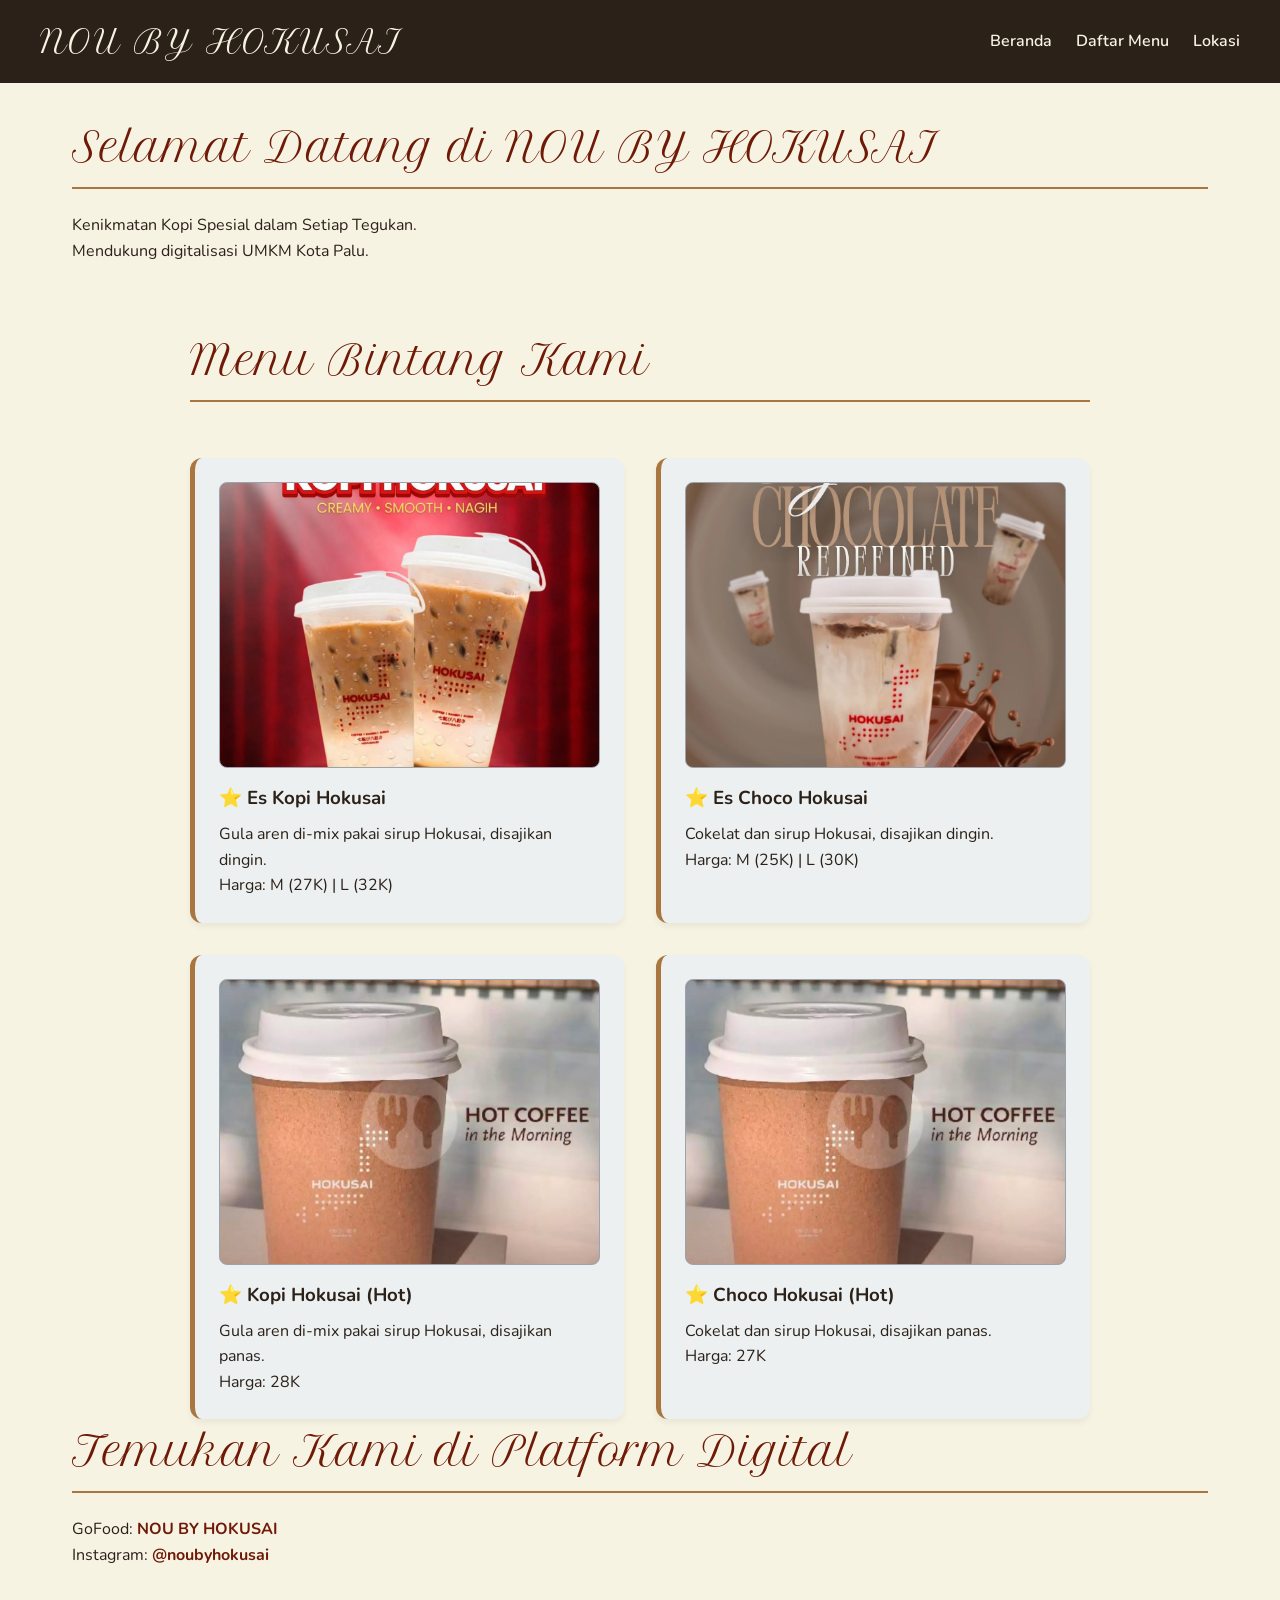
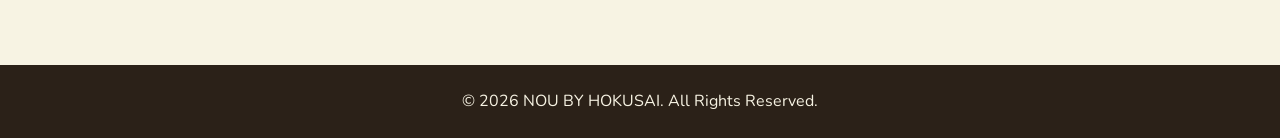
==== index.html @ 1101b758 "Batambah foto menu di beranda" ====
<!DOCTYPE html>
<html lang="id">
<head>
    <meta charset="UTF-8">
    <meta name="viewport" content="width=device-width, initial-scale=1.0">
    <title>Beranda - NOU BY HOKUSAI</title>
    <link rel="stylesheet" href="style.css">
</head>
<body>

    <header>
        <nav>
            <h1>NOU BY HOKUSAI</h1>
            <ul>
                <li><a href="index.html">Beranda</a></li>
                <li><a href="menu.html">Daftar Menu</a></li>
                <li><a href="lokasi.html">Lokasi</a></li>
            </ul>
        </nav>
    </header>

    <main>
        <section id="semalat">
            <h2>Selamat Datang di NOU BY HOKUSAI</h2>
            <p>Kenikmatan Kopi Spesial dalam Setiap Tegukan.</p>
            <p>Mendukung digitalisasi UMKM Kota Palu.</p>
        </section>

        <section id="signature">
            <h2>Menu Bintang Kami</h2>
            
            <article>
                <div class="menu-image-placeholder Es-Kopi-Hokusai"></div>
                <h3>⭐ Es Kopi Hokusai</h3>
                <p>Gula aren di-mix pakai sirup Hokusai, disajikan dingin.</p>
                <p>Harga: M (27K) | L (32K)</p>
            </article>

            <article>
                <div class="menu-image-placeholder Es-Choco-Hokusai"></div>
                <h3>⭐ Es Choco Hokusai</h3>
                <p>Cokelat dan sirup Hokusai, disajikan dingin.</p>
                <p>Harga: M (25K) | L (30K)</p>
            </article>

            <article>
                <div class="menu-image-placeholder Kopi-Hokusai-Hot"></div>
                <h3>⭐ Kopi Hokusai (Hot)</h3>
                <p>Gula aren di-mix pakai sirup Hokusai, disajikan panas.</p>
                <p>Harga: 28K</p>
            </article>

            <article>
                <div class="menu-image-placeholder Choco-Hokusai-Hot"></div>
                <h3>⭐ Choco Hokusai (Hot)</h3>
                <p>Cokelat dan sirup Hokusai, disajikan panas.</p>
                <p>Harga: 27K</p>
            </article>

        </section>

        <section id="digital-links">
            <h2>Temukan Kami di Platform Digital</h2>
            <p>GoFood: <a href="https://gofood.link/a/Suc6Edd" target="_blank">NOU BY HOKUSAI</a></p>
            <p>Instagram: <a href="https://www.instagram.com/noubyhokusai/" target="_blank" rel="noopener noreferrer">@noubyhokusai</a></p>
        </section>
    </main>

    <footer>
        <p>© 2026 NOU BY HOKUSAI. All Rights Reserved.</p>
    </footer>

</body>
</html>
---- style.css ----
@import url('https://fonts.googleapis.com/css2?family=Nunito:wght@400;600;700&family=Petit+Formal+Script&display=swap');

/* color palette */
:root {
    --bg-cream: #F7F3E3;
    --bg-card: #ECF0F1;
    --accent-brown: #A8763E;
    --accent-red: #6F1A07;
    --text-dark: #2B2118;
}

* {
    margin: 0;
    padding: 0;
    box-sizing: border-box;
    font-family: 'Nunito', system-ui, sans-serif;
}

body {
    background-color: var(--bg-cream);
    color: var(--text-dark);
    line-height: 1.6;
    display: flex;
    flex-direction: column;
    min-height: 100vh;
    -webkit-font-smoothing: antialiased;
}

main {
    flex: 1;
    max-width: 1200px;
    margin: 0 auto;
    padding: 2rem;
    width: 100%;
}

header {
    background-color: var(--text-dark);
    color: var(--bg-cream);
    padding: 1rem 2rem;
    position: sticky;
    top: 0;
    z-index: 100;
}

nav {
    display: flex;
    justify-content: space-between;
    align-items: center;
    max-width: 1200px;
    margin: 0 auto;
    flex-wrap: wrap; 
}

nav h1 {
    font-size: 1.5rem;
    letter-spacing: 2px;
}

nav ul {
    list-style: none;
    display: flex;
    gap: 1.5rem;
}

nav a {
    color: var(--bg-cream);
    text-decoration: none;
    font-weight: 600;
    transition: color 0.3s ease;
}

nav a:hover {
    color: var(--accent-brown);
}

section {
    margin-bottom: 4rem;
}

h2 {
    color: var(--accent-red);
    border-bottom: 2px solid var(--accent-brown);
    padding-bottom: 0.5rem;
    margin-bottom: 1.5rem;
    font-size: 2rem;
}

h3 {
    color: var(--text-dark);
    margin-bottom: 0.5rem;
}

#signature, #full-menu {
    display: grid;
    grid-template-columns: repeat(2, 1fr);
    gap: 2rem;
    max-width: 900px;
    margin: 0 auto;
}

#signature h2, #full-menu h2 {
    grid-column: 1 / -1;
}

article {
    background-color: var(--bg-card);
    padding: 1.5rem;
    border-radius: 12px;
    border-left: 5px solid var(--accent-brown);
    box-shadow: 0 4px 6px rgba(0,0,0,0.05);
    transition: transform 0.3s ease;
}

article:hover {
    transform: translateY(-5px);
    box-shadow: 0 8px 15px rgba(0,0,0,0.1);
}

.menu-image-placeholder {
    width: 100%;
    aspect-ratio: 4 / 3; 
    background-color: #d1d5db;
    border-radius: 8px;
    border: 1px solid #9ca3af;
    margin-bottom: 1rem;
}

article ul {
    list-style-type: none;
}

article li {
    margin-bottom: 0.5rem;
    border-bottom: 1px dotted rgba(43, 33, 24, 0.3);
    padding-bottom: 0.3rem;
}

a {
    color: var(--accent-red);
    text-decoration: none;
    font-weight: bold;
}

a:hover {
    text-decoration: underline;
}

footer {
    background-color: var(--text-dark);
    color: var(--bg-cream);
    text-align: center;
    padding: 1.5rem;
    margin-top: auto;
}

@media (max-width: 600px) {
    nav {
        flex-direction: column;
        gap: 1rem;
        text-align: center;
    }
    
    h2 {
        font-size: 1.5rem;
    }
    
    main {
        padding: 1rem;
    }
    
    #signature {
        grid-template-columns: 1fr;
    }
}

h1, h2 {
    font-family: 'Petit Formal Script', cursive;
    font-weight: 400; 
}

nav h1 {
    font-size: 2rem;
    letter-spacing: 1px;
}

h2 {
    color: var(--accent-red);
    border-bottom: 2px solid var(--accent-brown);
    padding-bottom: 0.5rem;
    margin-bottom: 1.5rem;
    font-size: 2.5rem; 
}

.Es-Kopi-Hokusai {
    background-image: url('1Es-Kopi-Hokusai.jpeg'); 
    background-size: cover;       
    background-position: center;
}

.Es-Choco-Hokusai {
    background-image: url('2Es-Choco-Hokusai.jpeg'); 
    background-size: cover;       
    background-position: center;
}

.Kopi-Hokusai-Hot {
    background-image: url('3Hot-Coffee-Hokusai.jpeg'); 
    background-size: cover;       
    background-position: center;
}

.Choco-Hokusai-Hot {
    background-image: url('3Hot-Coffee-Hokusai.jpeg'); 
    background-size: cover;       
    background-position: center;
}
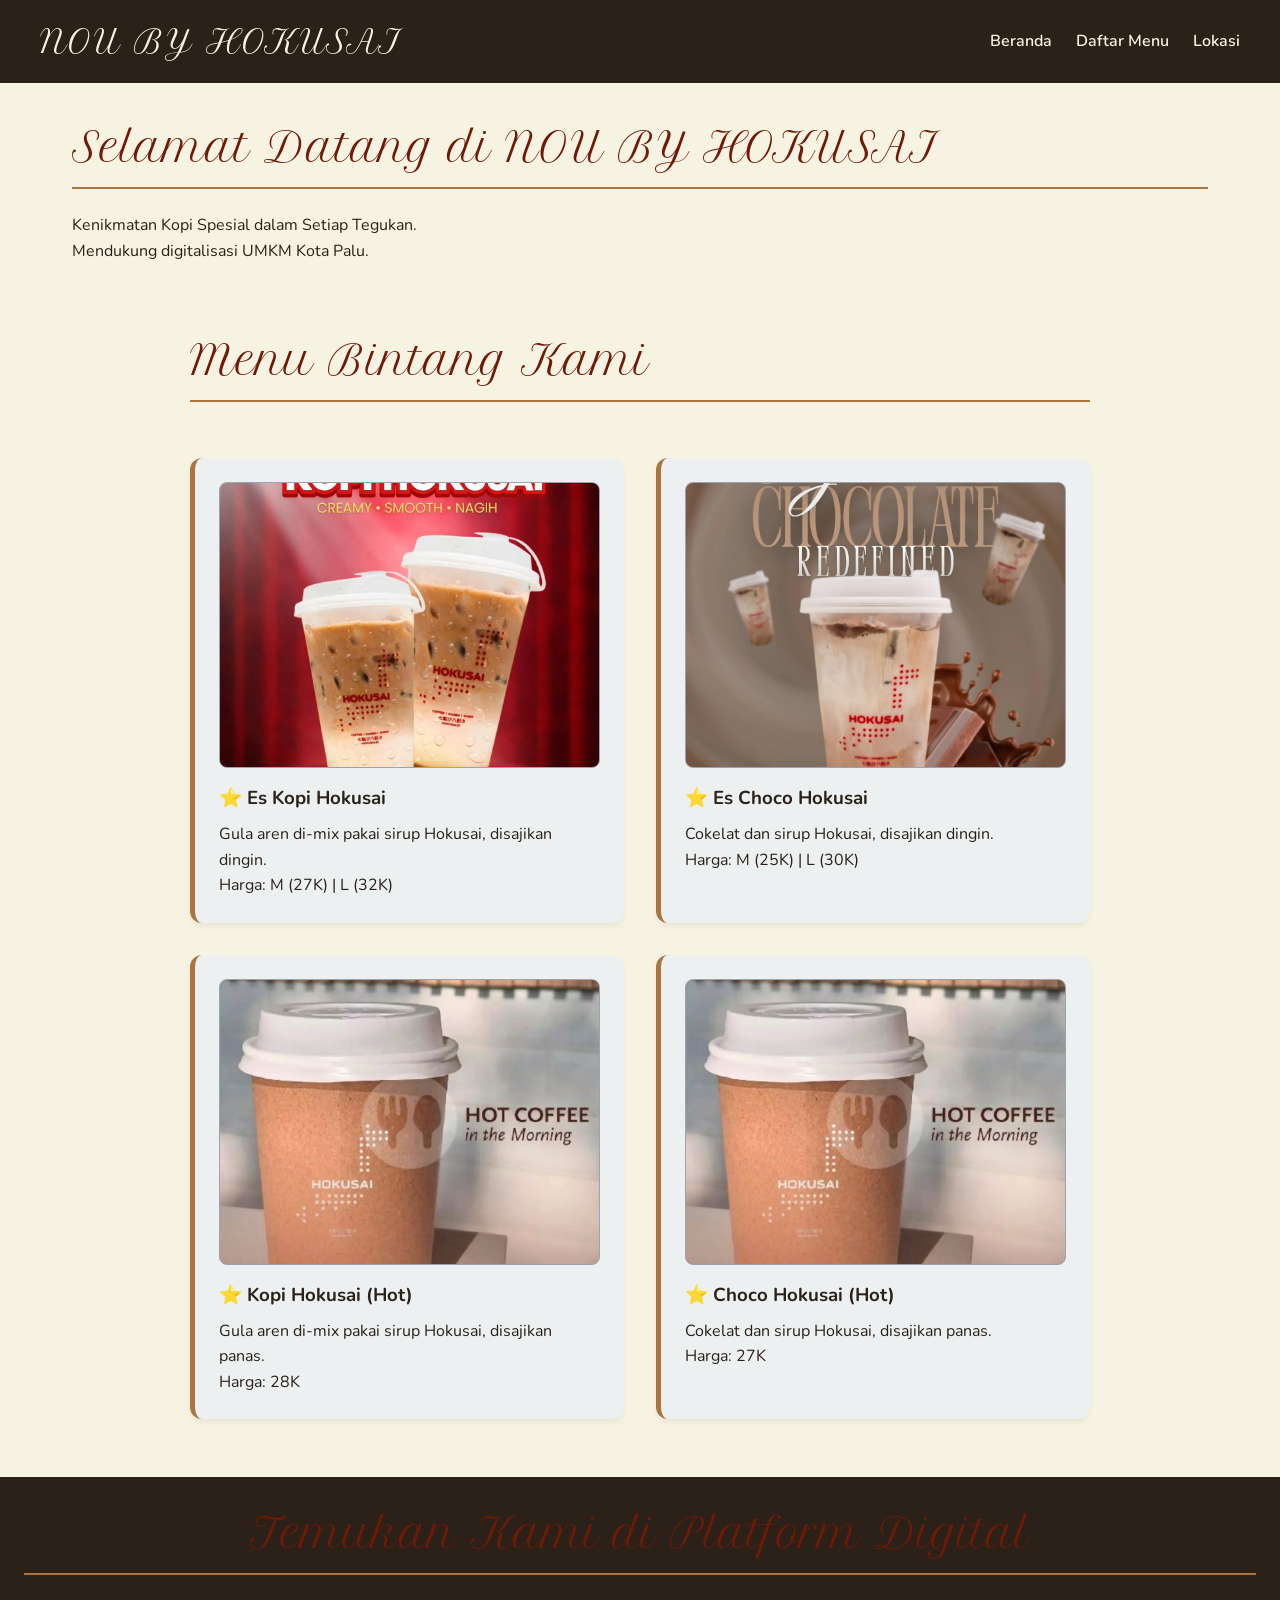
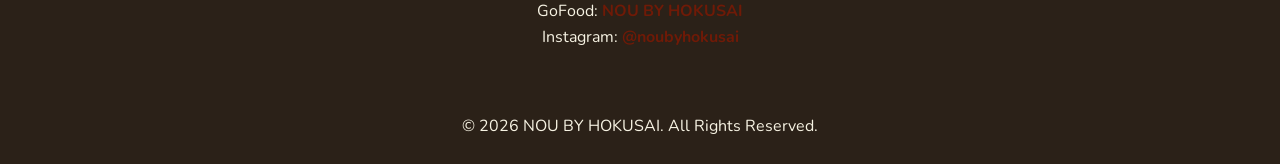
==== commit 1b3aa8b1: "com bakasih rapi footer" ====
--- a/index.html
+++ b/index.html
@@ -58,15 +58,16 @@
             </article>
 
         </section>
+        <br>
+    </main>
 
-        <section id="digital-links">
+    <footer>
+         <section ="digital-links">
+            
             <h2>Temukan Kami di Platform Digital</h2>
             <p>GoFood: <a href="https://gofood.link/a/Suc6Edd" target="_blank">NOU BY HOKUSAI</a></p>
             <p>Instagram: <a href="https://www.instagram.com/noubyhokusai/" target="_blank" rel="noopener noreferrer">@noubyhokusai</a></p>
         </section>
-    </main>
-
-    <footer>
         <p>© 2026 NOU BY HOKUSAI. All Rights Reserved.</p>
     </footer>
 
--- a/style.css
+++ b/style.css
@@ -199,7 +199,7 @@
 }
 
 .Es-Choco-Hokusai {
-    background-image: url('2Es-Choco-Hokusai.jpeg'); 
+    background-image: url('2Ice-Choco-Hokusai.jpeg'); 
     background-size: cover;       
     background-position: center;
 }
@@ -215,4 +215,7 @@
     background-size: cover;       
     background-position: center;
 }
-
+.digital-links{
+    text-align : center;
+}
+
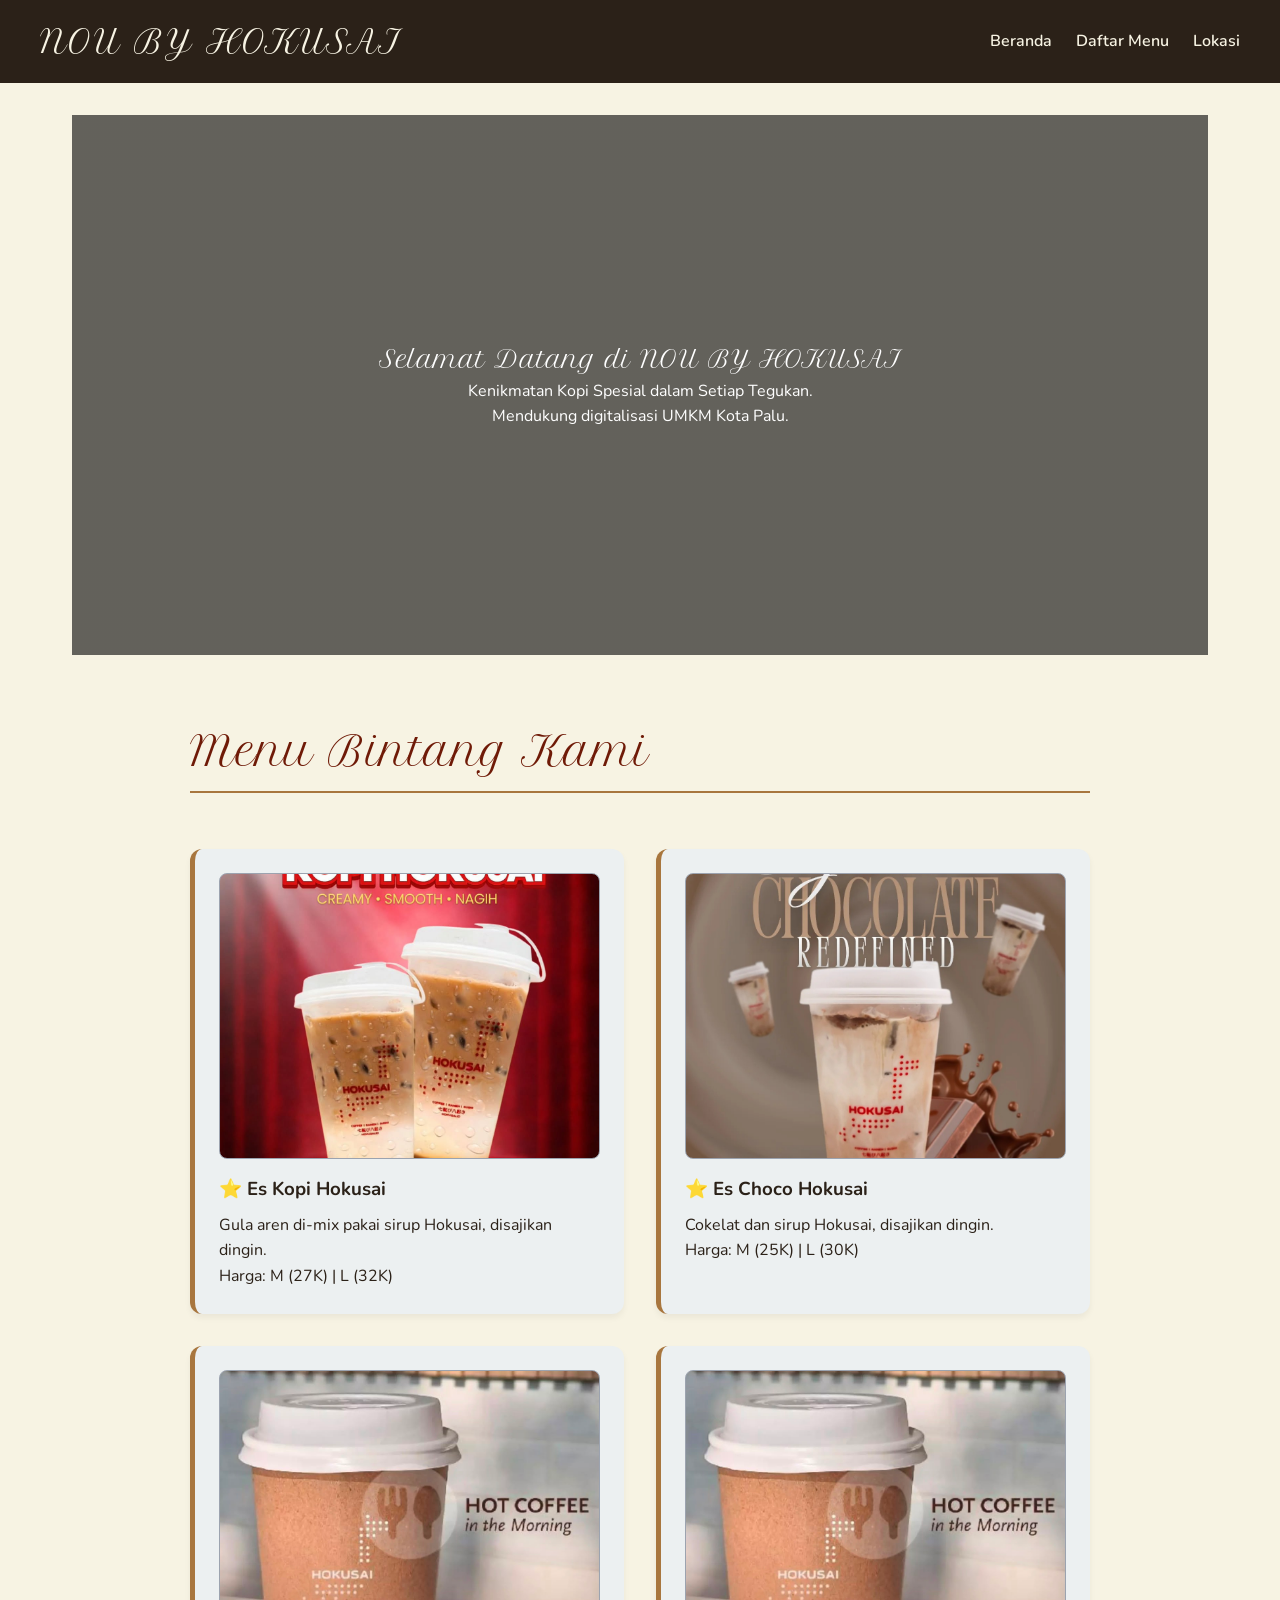
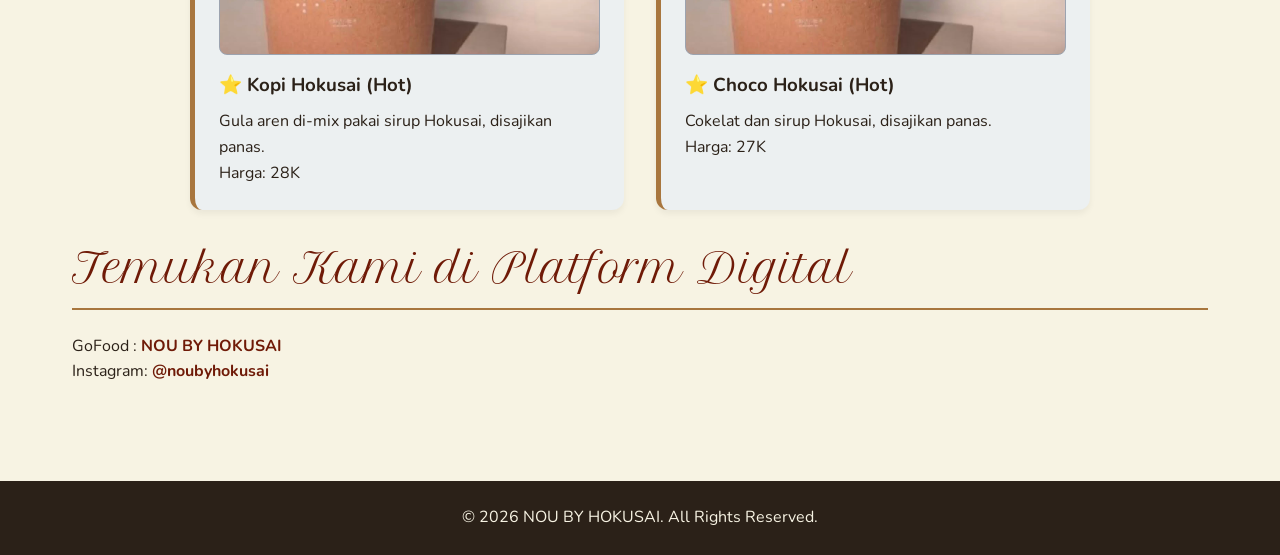
==== commit 639a1dda: "batambah backgrond diberanda" ====
--- a/index.html
+++ b/index.html
@@ -21,9 +21,11 @@
 
     <main>
         <section id="semalat">
-            <h2>Selamat Datang di NOU BY HOKUSAI</h2>
+            <div class ="backgrond" >
+            <h1>Selamat Datang di NOU BY HOKUSAI</h1>
             <p>Kenikmatan Kopi Spesial dalam Setiap Tegukan.</p>
             <p>Mendukung digitalisasi UMKM Kota Palu.</p>
+            </div>
         </section>
 
         <section id="signature">
@@ -58,16 +60,15 @@
             </article>
 
         </section>
-        <br>
+         <section ="digital-links">
+            <br>
+            <h2>Temukan Kami di Platform Digital</h2>
+            <p>GoFood : <a href="https://gofood.link/a/Suc6Edd" target="_blank">NOU BY HOKUSAI</a></p>
+            <p>Instagram: <a href="https://www.instagram.com/noubyhokusai/" target="_blank" rel="noopener noreferrer">@noubyhokusai</a></p>
+        </section>
     </main>
 
     <footer>
-         <section ="digital-links">
-            
-            <h2>Temukan Kami di Platform Digital</h2>
-            <p>GoFood: <a href="https://gofood.link/a/Suc6Edd" target="_blank">NOU BY HOKUSAI</a></p>
-            <p>Instagram: <a href="https://www.instagram.com/noubyhokusai/" target="_blank" rel="noopener noreferrer">@noubyhokusai</a></p>
-        </section>
         <p>© 2026 NOU BY HOKUSAI. All Rights Reserved.</p>
     </footer>
 
--- a/style.css
+++ b/style.css
@@ -215,7 +215,19 @@
     background-size: cover;       
     background-position: center;
 }
-.digital-links{
-    text-align : center;
-}
-
+
+.backgrond{
+    display: flex;
+    flex-direction: column; 
+    justify-content: center; 
+    align-items: center; 
+    text-align: center; 
+
+    min-height: 60vh;
+    background-image: linear-gradient(rgba(0,0,0,0.6), rgba(0,0,0,0.6)), url('4tokoKopi.jpg');
+    background-size: cover;
+    background-position: center;
+    color: white;
+}
+
+
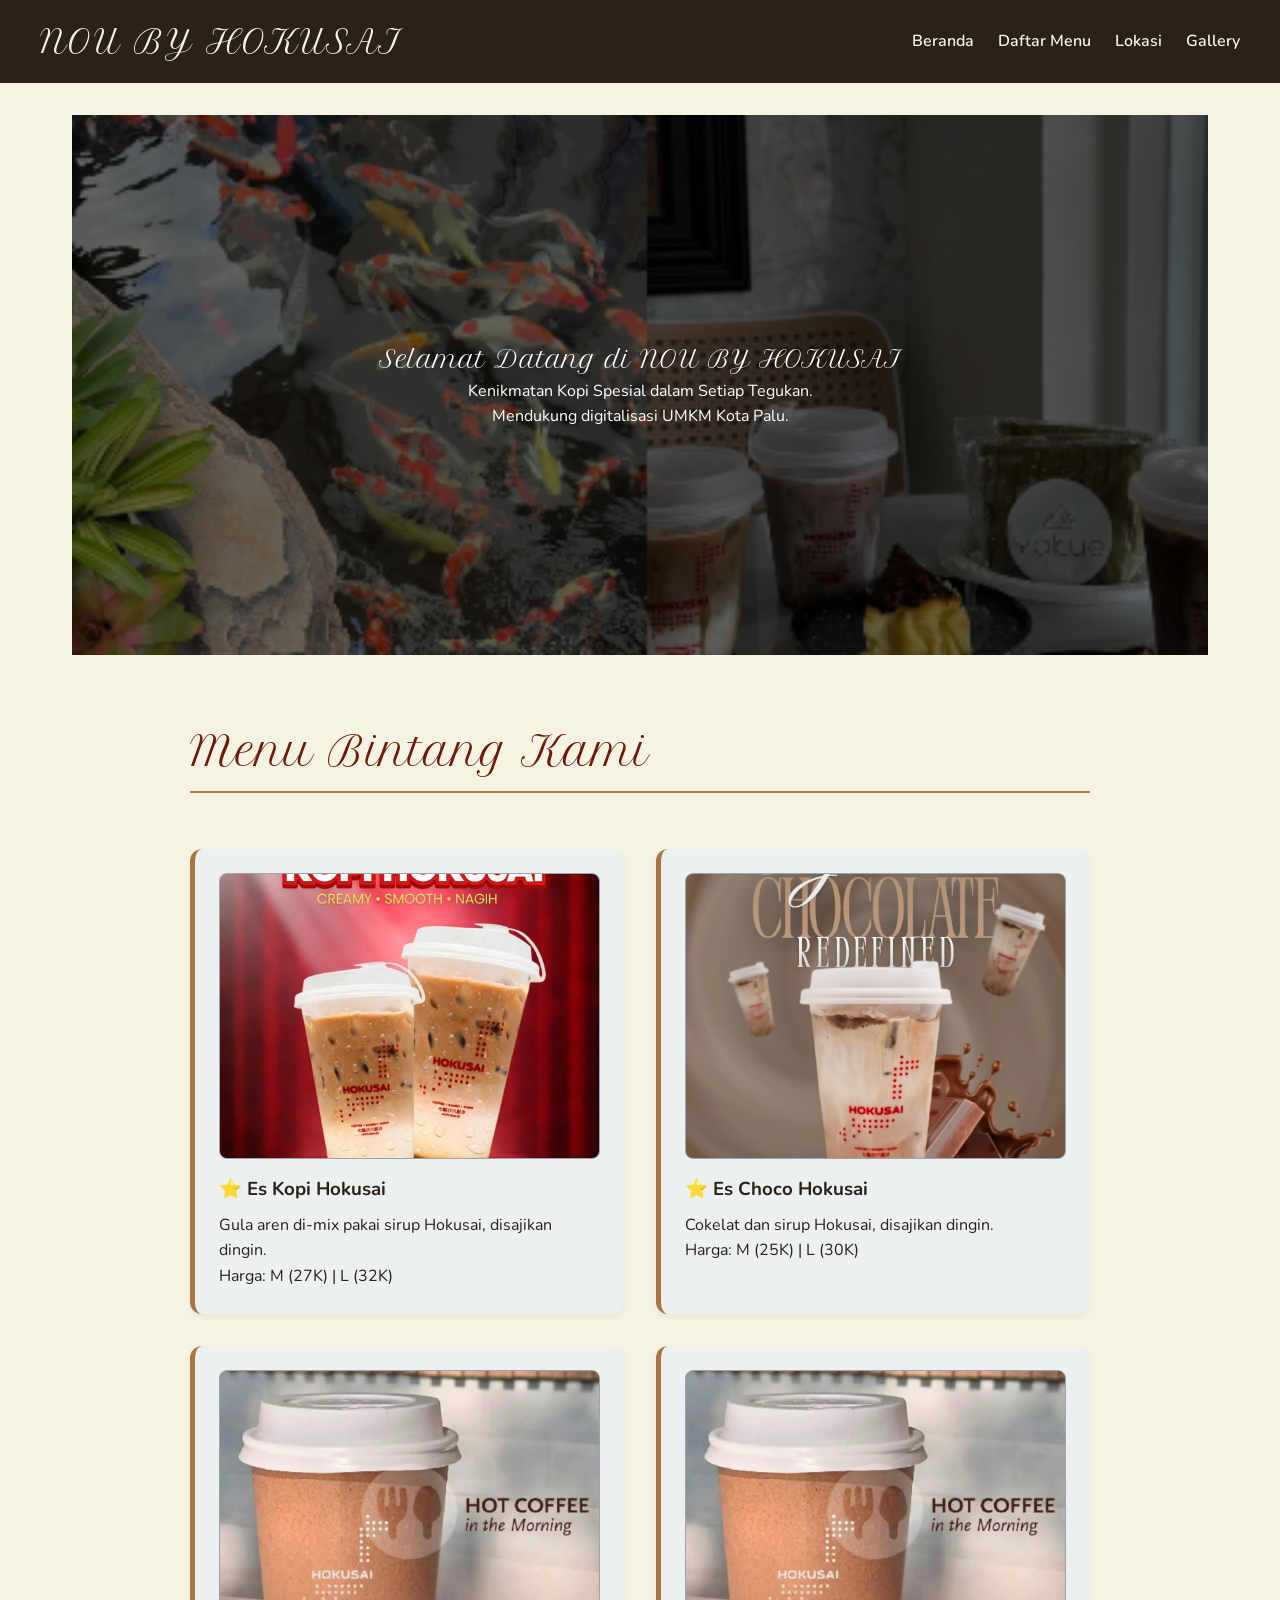
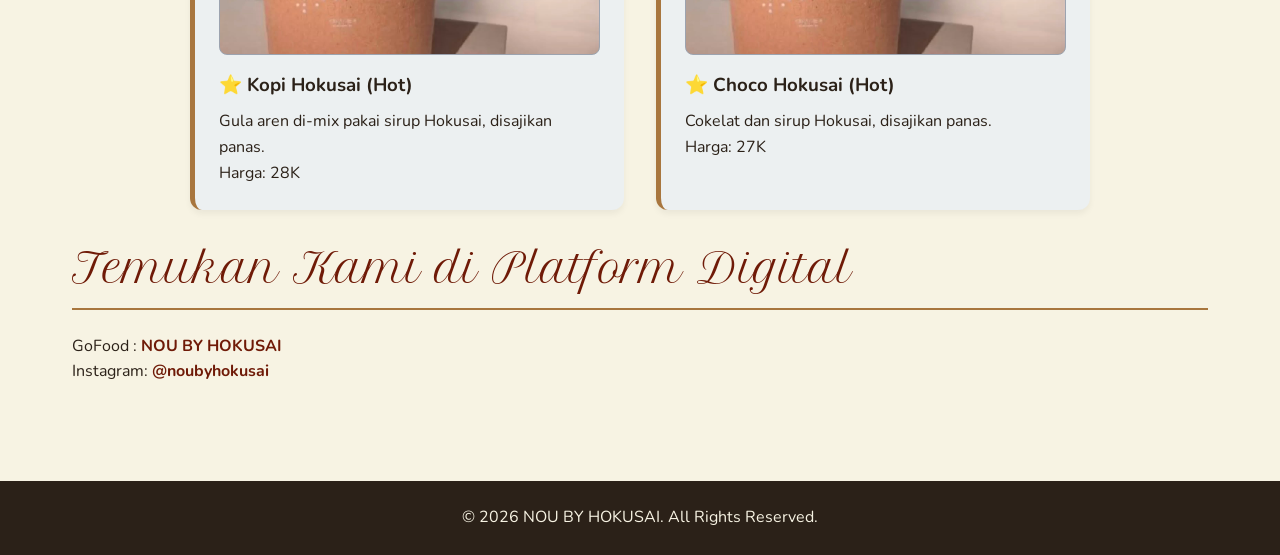
==== commit 31c57261: "tambahan menu gallery dan perbaikan gambar (belum jadi sepenuhnya)" ====
--- a/index.html
+++ b/index.html
@@ -15,6 +15,7 @@
                 <li><a href="index.html">Beranda</a></li>
                 <li><a href="menu.html">Daftar Menu</a></li>
                 <li><a href="lokasi.html">Lokasi</a></li>
+                <li><a href="gallery.html">Gallery</a></li>
             </ul>
         </nav>
     </header>
@@ -60,7 +61,7 @@
             </article>
 
         </section>
-         <section ="digital-links">
+        <section ="digital-links">
             <br>
             <h2>Temukan Kami di Platform Digital</h2>
             <p>GoFood : <a href="https://gofood.link/a/Suc6Edd" target="_blank">NOU BY HOKUSAI</a></p>
--- a/style.css
+++ b/style.css
@@ -193,41 +193,38 @@
 }
 
 .Es-Kopi-Hokusai {
-    background-image: url('1Es-Kopi-Hokusai.jpeg'); 
+    background-image: url('img/1Es-Kopi-Hokusai.jpeg'); 
     background-size: cover;       
     background-position: center;
 }
 
 .Es-Choco-Hokusai {
-    background-image: url('2Ice-Choco-Hokusai.jpeg'); 
+    background-image: url('img/2Ice-Choco-Hokusai.jpeg'); 
     background-size: cover;       
     background-position: center;
 }
 
 .Kopi-Hokusai-Hot {
-    background-image: url('3Hot-Coffee-Hokusai.jpeg'); 
+    background-image: url('img/3Hot-Coffee-Hokusai.jpeg'); 
     background-size: cover;       
     background-position: center;
 }
 
 .Choco-Hokusai-Hot {
-    background-image: url('3Hot-Coffee-Hokusai.jpeg'); 
-    background-size: cover;       
-    background-position: center;
-}
-
-.backgrond{
+    background-image: url('img/3Hot-Coffee-Hokusai.jpeg'); 
+    background-size: cover;       
+    background-position: center;
+}
+
+.backgrond {
     display: flex;
     flex-direction: column; 
     justify-content: center; 
     align-items: center; 
     text-align: center; 
-
     min-height: 60vh;
-    background-image: linear-gradient(rgba(0,0,0,0.6), rgba(0,0,0,0.6)), url('4tokoKopi.jpg');
+    background-image: linear-gradient(rgba(0,0,0,0.6), rgba(0,0,0,0.6)), url('img/4tokoKopi.png');
     background-size: cover;
     background-position: center;
     color: white;
 }
-
-
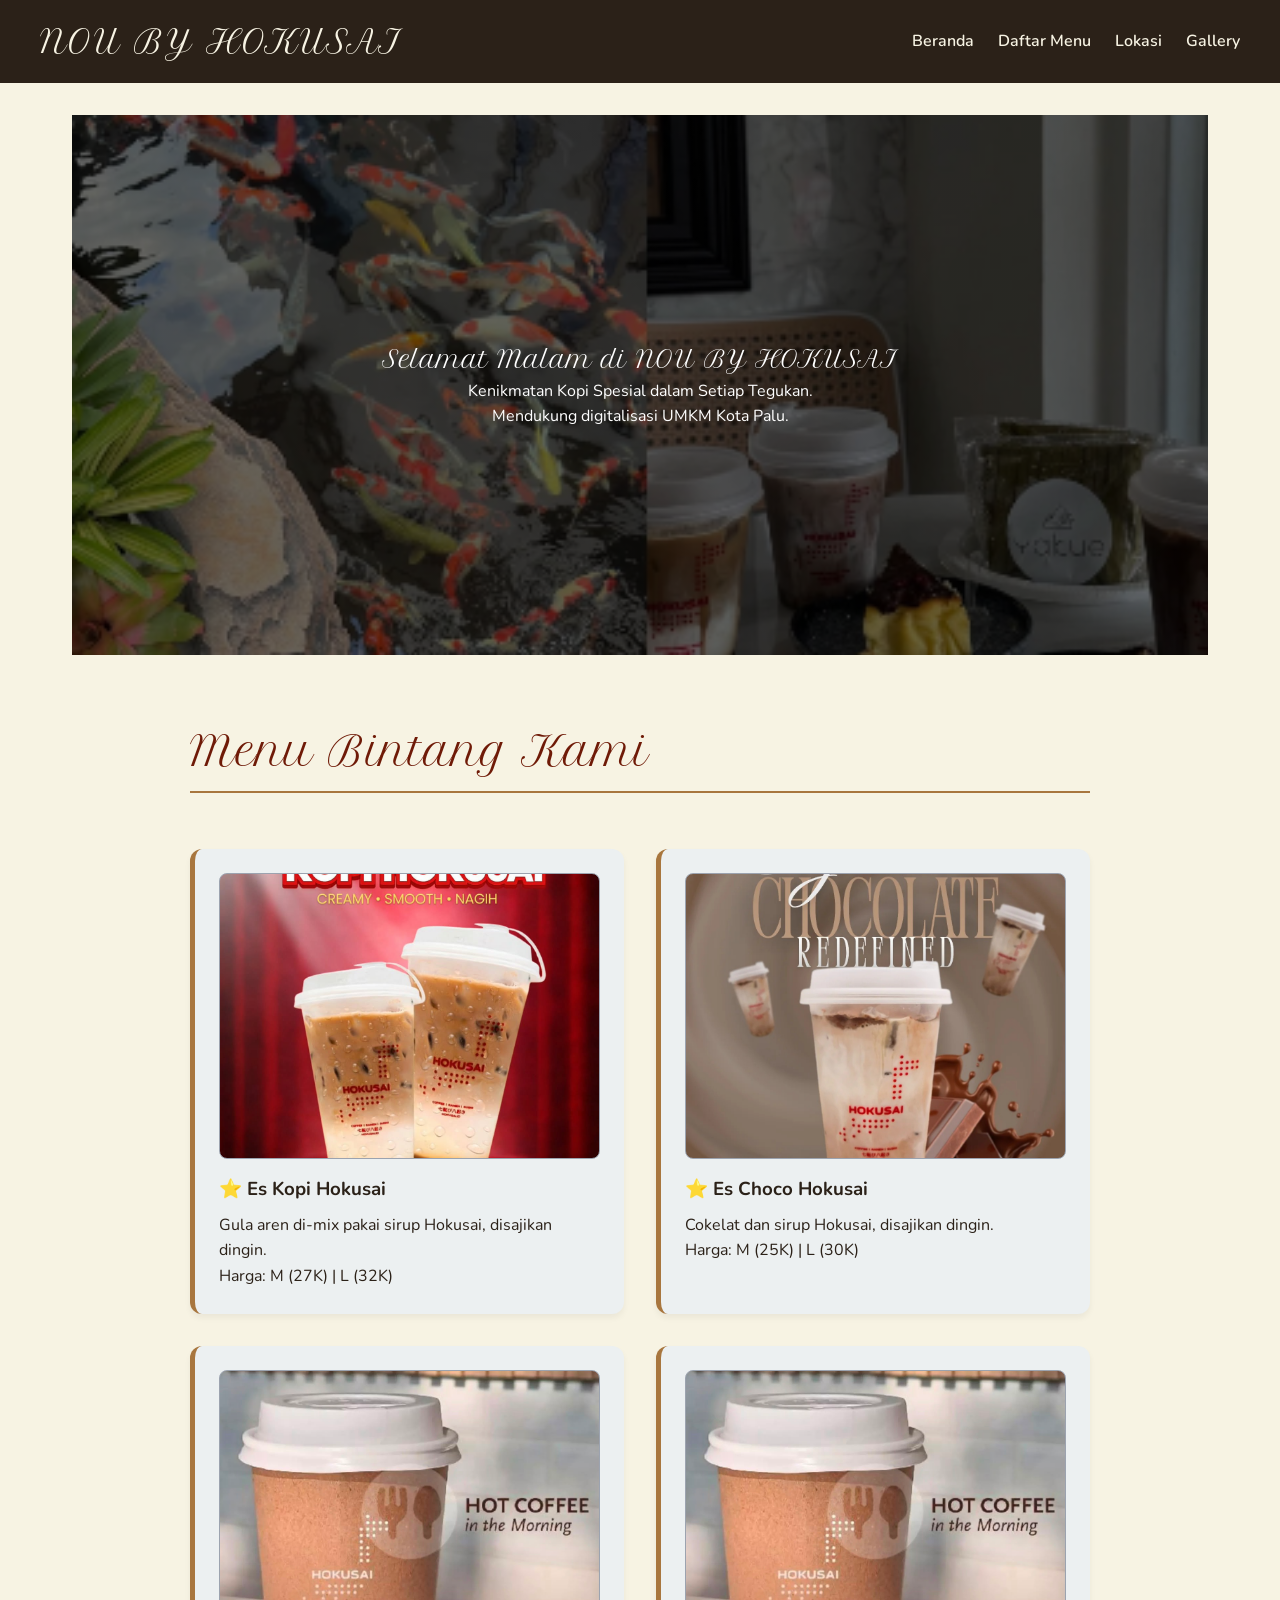
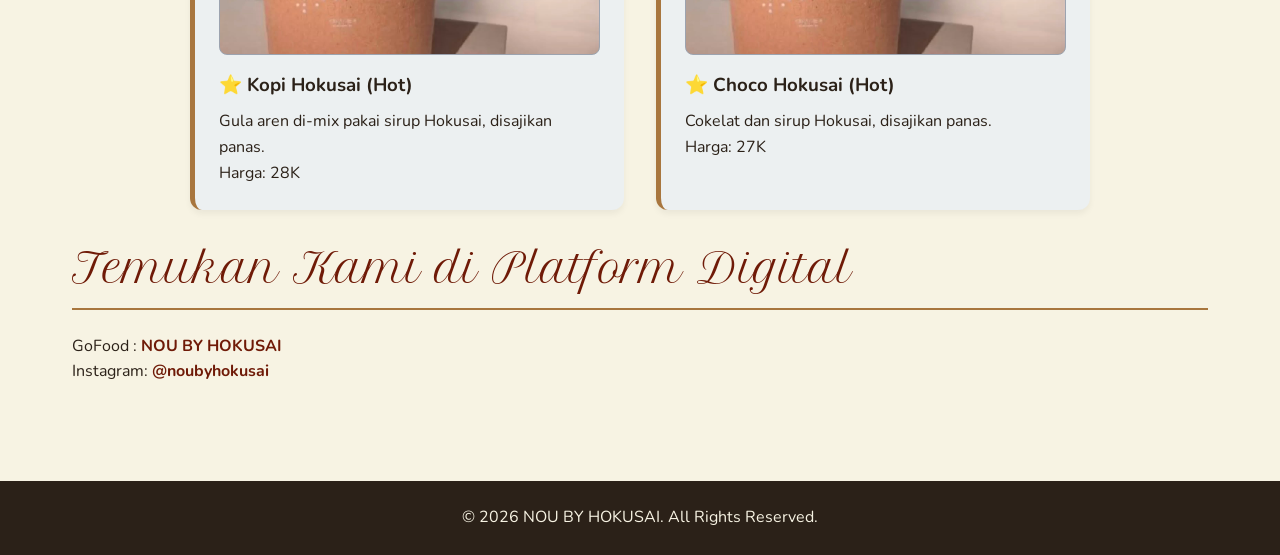
==== commit 38232f2c: "tambahan js namun belum sempurna (masih mau dikembangkan)" ====
--- a/index.html
+++ b/index.html
@@ -22,10 +22,10 @@
 
     <main>
         <section id="semalat">
-            <div class ="backgrond" >
-            <h1>Selamat Datang di NOU BY HOKUSAI</h1>
-            <p>Kenikmatan Kopi Spesial dalam Setiap Tegukan.</p>
-            <p>Mendukung digitalisasi UMKM Kota Palu.</p>
+            <div class="background">
+                <h1 id="teks-sapaan">Selamat Datang di NOU BY HOKUSAI</h1>
+                <p>Kenikmatan Kopi Spesial dalam Setiap Tegukan.</p>
+                <p>Mendukung digitalisasi UMKM Kota Palu.</p>
             </div>
         </section>
 
@@ -61,7 +61,8 @@
             </article>
 
         </section>
-        <section ="digital-links">
+        
+        <section id="digital-links">
             <br>
             <h2>Temukan Kami di Platform Digital</h2>
             <p>GoFood : <a href="https://gofood.link/a/Suc6Edd" target="_blank">NOU BY HOKUSAI</a></p>
@@ -73,5 +74,6 @@
         <p>© 2026 NOU BY HOKUSAI. All Rights Reserved.</p>
     </footer>
 
+    <script src="script.js"></script>
 </body>
 </html>
--- a/style.css
+++ b/style.css
@@ -216,7 +216,7 @@
     background-position: center;
 }
 
-.backgrond {
+.background {
     display: flex;
     flex-direction: column; 
     justify-content: center; 
@@ -228,3 +228,33 @@
     background-position: center;
     color: white;
 }
+
+
+#gallery h2 {
+    text-align: center; 
+}
+
+.gallery-grid {
+    display: grid;
+    grid-template-columns: repeat(auto-fit, minmax(250px, 1fr));
+    gap: 1.5rem;
+}
+
+.gallery-item {
+    overflow: hidden;
+    border-radius: 12px;
+    box-shadow: 0 4px 6px rgba(0,0,0,0.1);
+    aspect-ratio: 3 / 4;
+    border: 3px solid var(--accent-red); 
+}
+
+.gallery-item img {
+    width: 100%;
+    height: 100%;
+    object-fit: cover; 
+    transition: transform 0.4s ease;
+}
+
+.gallery-item:hover img {
+    transform: scale(1.1);
+}
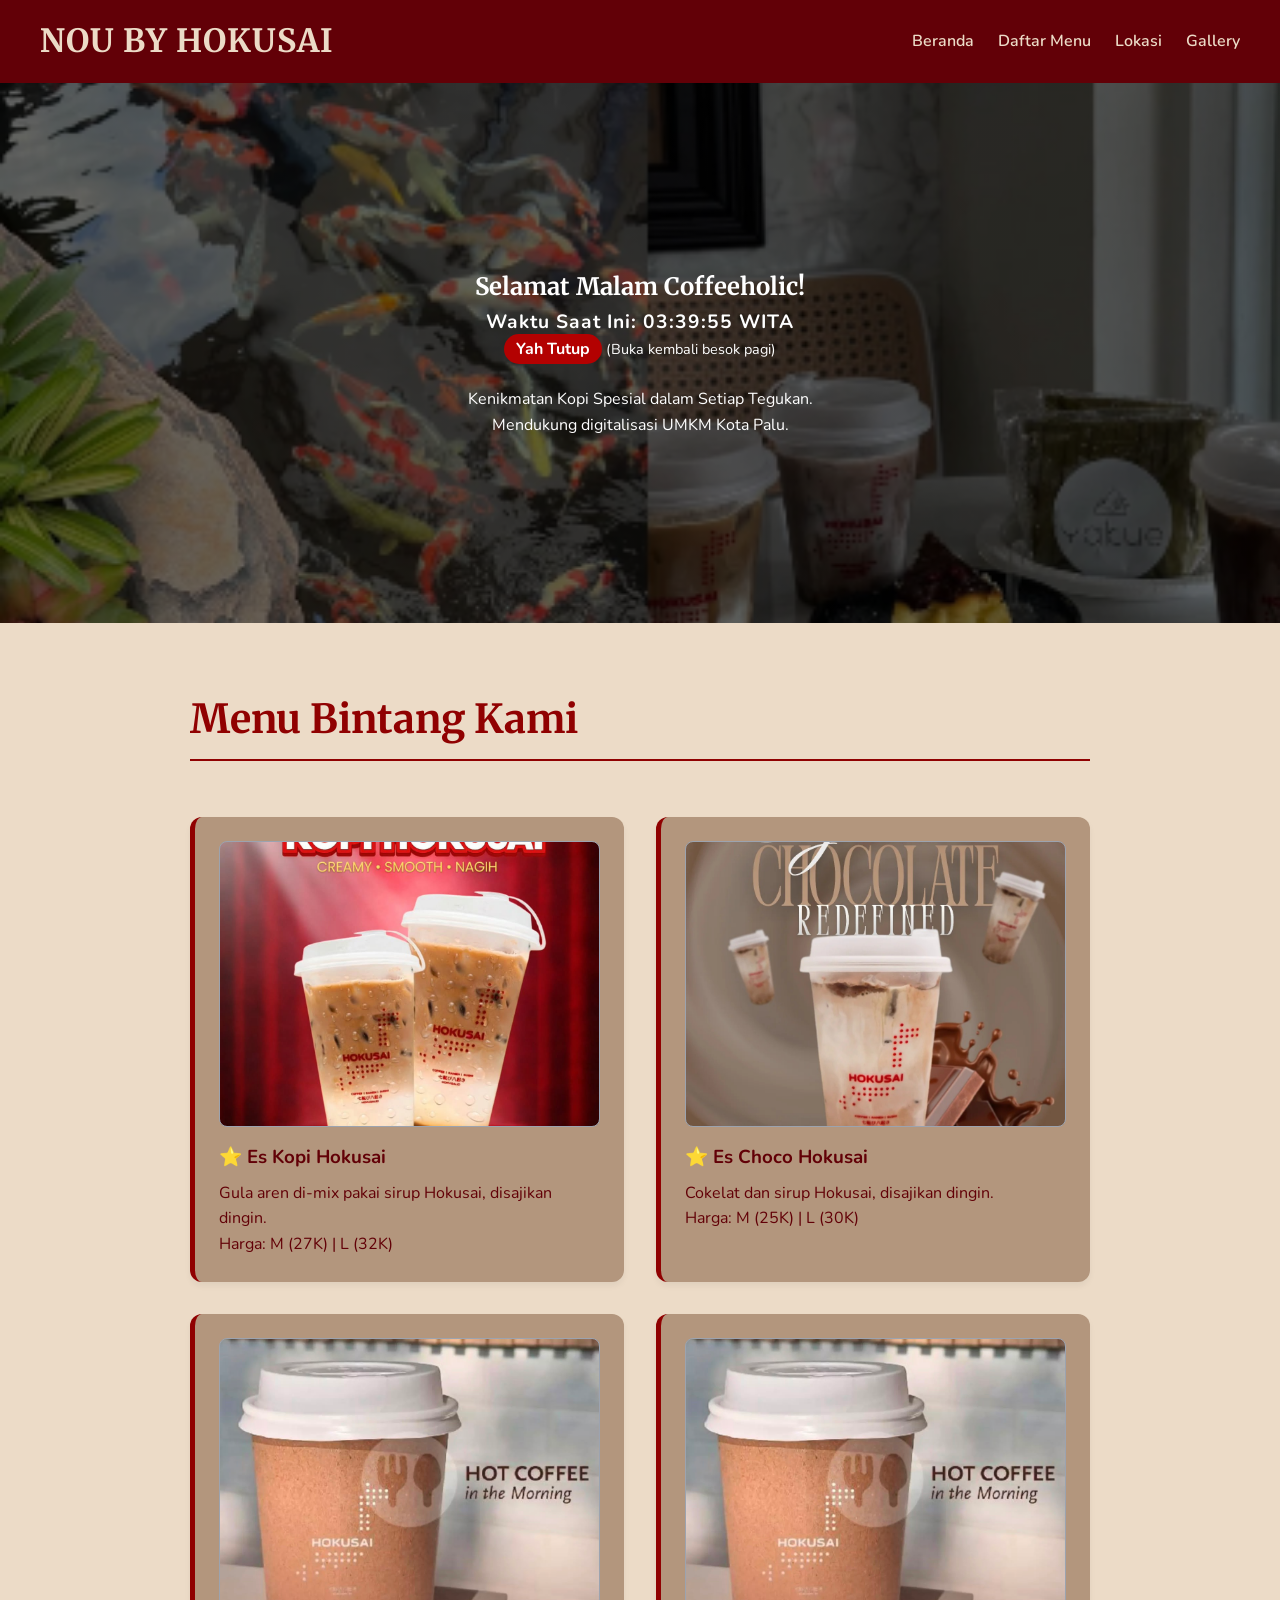
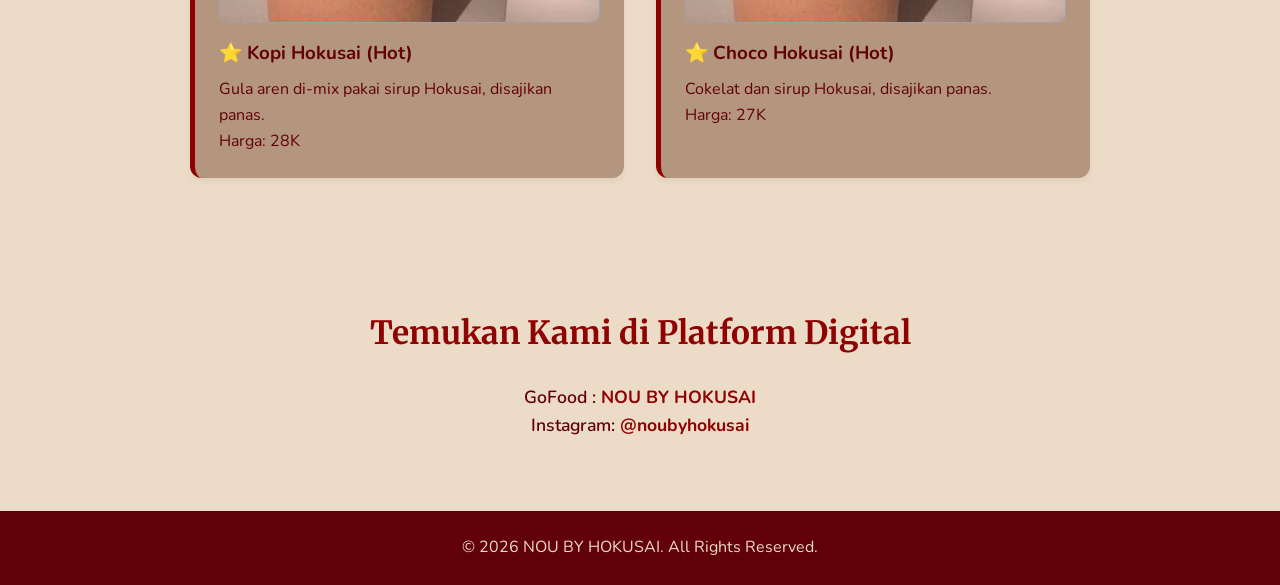
==== commit cec97897: "poles website" ====
--- a/index.html
+++ b/index.html
@@ -5,6 +5,7 @@
     <meta name="viewport" content="width=device-width, initial-scale=1.0">
     <title>Beranda - NOU BY HOKUSAI</title>
     <link rel="stylesheet" href="style.css">
+    <link rel="icon" type="image/jpeg" href="img/logo.jpeg">
 </head>
 <body>
 
@@ -20,10 +21,13 @@
         </nav>
     </header>
 
-    <main>
-        <section id="semalat">
+    <section id="semalat">
             <div class="background">
                 <h1 id="teks-sapaan">Selamat Datang di NOU BY HOKUSAI</h1>
+                
+                <p id="live-clock" style="font-size: 1.2rem; font-weight: bold; letter-spacing: 1px;"></p>
+                <p id="toko-status" style="margin-bottom: 1.5rem;"></p>
+                
                 <p>Kenikmatan Kopi Spesial dalam Setiap Tegukan.</p>
                 <p>Mendukung digitalisasi UMKM Kota Palu.</p>
             </div>
--- a/style.css
+++ b/style.css
@@ -1,12 +1,12 @@
-@import url('https://fonts.googleapis.com/css2?family=Nunito:wght@400;600;700&family=Petit+Formal+Script&display=swap');
+@import url('https://fonts.googleapis.com/css2?family=Merriweather:wght@400;700;900&family=Nunito:wght@400;600;700&display=swap');
 
 /* color palette */
 :root {
-    --bg-cream: #F7F3E3;
-    --bg-card: #ECF0F1;
-    --accent-brown: #A8763E;
-    --accent-red: #6F1A07;
-    --text-dark: #2B2118;
+    --cream: #ECDBC7;
+    --cream2: #B3967D; 
+    --brown: #84473C; 
+    --red: #900101;
+    --maroon: #620007;
 }
 
 * {
@@ -17,8 +17,8 @@
 }
 
 body {
-    background-color: var(--bg-cream);
-    color: var(--text-dark);
+    background-color: var(--cream);
+    color: var(--maroon);
     line-height: 1.6;
     display: flex;
     flex-direction: column;
@@ -35,8 +35,8 @@
 }
 
 header {
-    background-color: var(--text-dark);
-    color: var(--bg-cream);
+    background-color: var(--maroon);
+    color: var(--cream);
     padding: 1rem 2rem;
     position: sticky;
     top: 0;
@@ -64,14 +64,14 @@
 }
 
 nav a {
-    color: var(--bg-cream);
+    color: var(--cream);
     text-decoration: none;
     font-weight: 600;
     transition: color 0.3s ease;
 }
 
 nav a:hover {
-    color: var(--accent-brown);
+    color: var(--brown); 
 }
 
 section {
@@ -79,15 +79,15 @@
 }
 
 h2 {
-    color: var(--accent-red);
-    border-bottom: 2px solid var(--accent-brown);
+    color: var(--red);
+    border-bottom: 2px solid var(--red); 
     padding-bottom: 0.5rem;
     margin-bottom: 1.5rem;
     font-size: 2rem;
 }
 
 h3 {
-    color: var(--text-dark);
+    color: var(--maroon);
     margin-bottom: 0.5rem;
 }
 
@@ -104,17 +104,17 @@
 }
 
 article {
-    background-color: var(--bg-card);
+    background-color: var(--cream2);
     padding: 1.5rem;
     border-radius: 12px;
-    border-left: 5px solid var(--accent-brown);
+    border-left: 5px solid var(--red); 
     box-shadow: 0 4px 6px rgba(0,0,0,0.05);
     transition: transform 0.3s ease;
 }
 
 article:hover {
     transform: translateY(-5px);
-    box-shadow: 0 8px 15px rgba(0,0,0,0.1);
+    box-shadow: 0 8px 15px rgba(111, 26, 7, 0.15); 
 }
 
 .menu-image-placeholder {
@@ -137,7 +137,7 @@
 }
 
 a {
-    color: var(--accent-red);
+    color: var(--red);
     text-decoration: none;
     font-weight: bold;
 }
@@ -147,8 +147,8 @@
 }
 
 footer {
-    background-color: var(--text-dark);
-    color: var(--bg-cream);
+    background-color: var(--maroon);
+    color: var(--cream);
     text-align: center;
     padding: 1.5rem;
     margin-top: auto;
@@ -175,8 +175,8 @@
 }
 
 h1, h2 {
-    font-family: 'Petit Formal Script', cursive;
-    font-weight: 400; 
+    font-family: 'Merriweather', serif;
+    font-weight: 700;
 }
 
 nav h1 {
@@ -185,8 +185,8 @@
 }
 
 h2 {
-    color: var(--accent-red);
-    border-bottom: 2px solid var(--accent-brown);
+    color: var(--red);
+    border-bottom: 2px solid var(--red);
     padding-bottom: 0.5rem;
     margin-bottom: 1.5rem;
     font-size: 2.5rem; 
@@ -221,14 +221,13 @@
     flex-direction: column; 
     justify-content: center; 
     align-items: center; 
-    text-align: center; 
+    text-align: center;
     min-height: 60vh;
     background-image: linear-gradient(rgba(0,0,0,0.6), rgba(0,0,0,0.6)), url('img/4tokoKopi.png');
     background-size: cover;
     background-position: center;
     color: white;
 }
-
 
 #gallery h2 {
     text-align: center; 
@@ -245,7 +244,7 @@
     border-radius: 12px;
     box-shadow: 0 4px 6px rgba(0,0,0,0.1);
     aspect-ratio: 3 / 4;
-    border: 3px solid var(--accent-red); 
+    border: 3px solid var(--red); 
 }
 
 .gallery-item img {
@@ -258,3 +257,51 @@
 .gallery-item:hover img {
     transform: scale(1.1);
 }
+
+.info-lokasi {
+    display: flex;
+    flex-direction: column;
+    align-items: center;
+    text-align: center;
+    gap: 30px;
+    margin-top 1.5rem;
+}
+
+.info-lokasi address {
+    font-style: normal;
+    line-height: 1.8;
+}
+
+.gambar-peta {
+    margin-left:0;
+    width: 100%;
+    max-width: 900px;
+}
+
+.gambar-peta iframe {
+    width: 100%;
+    height: 480px;
+    border: 3px solid var(--red);
+    border-radius: 13px;
+    box-shadow: 0 7px 9px rgba(111, 26, 7, 0.15);
+}
+
+#digital-links {
+    text-align: center; 
+    background-color: var(--bg-card); 
+    padding: 2.5rem 2rem;
+    border-radius: 12px;
+    max-width: 700px;
+    margin: 4rem auto 2rem auto;
+}
+
+#digital-links h2 {
+    border-bottom: none;
+    font-size: 2rem; 
+    margin-bottom: 1rem;
+}
+
+#digital-links p {
+    font-size: 1.1rem;
+    font-weight: 600;
+}
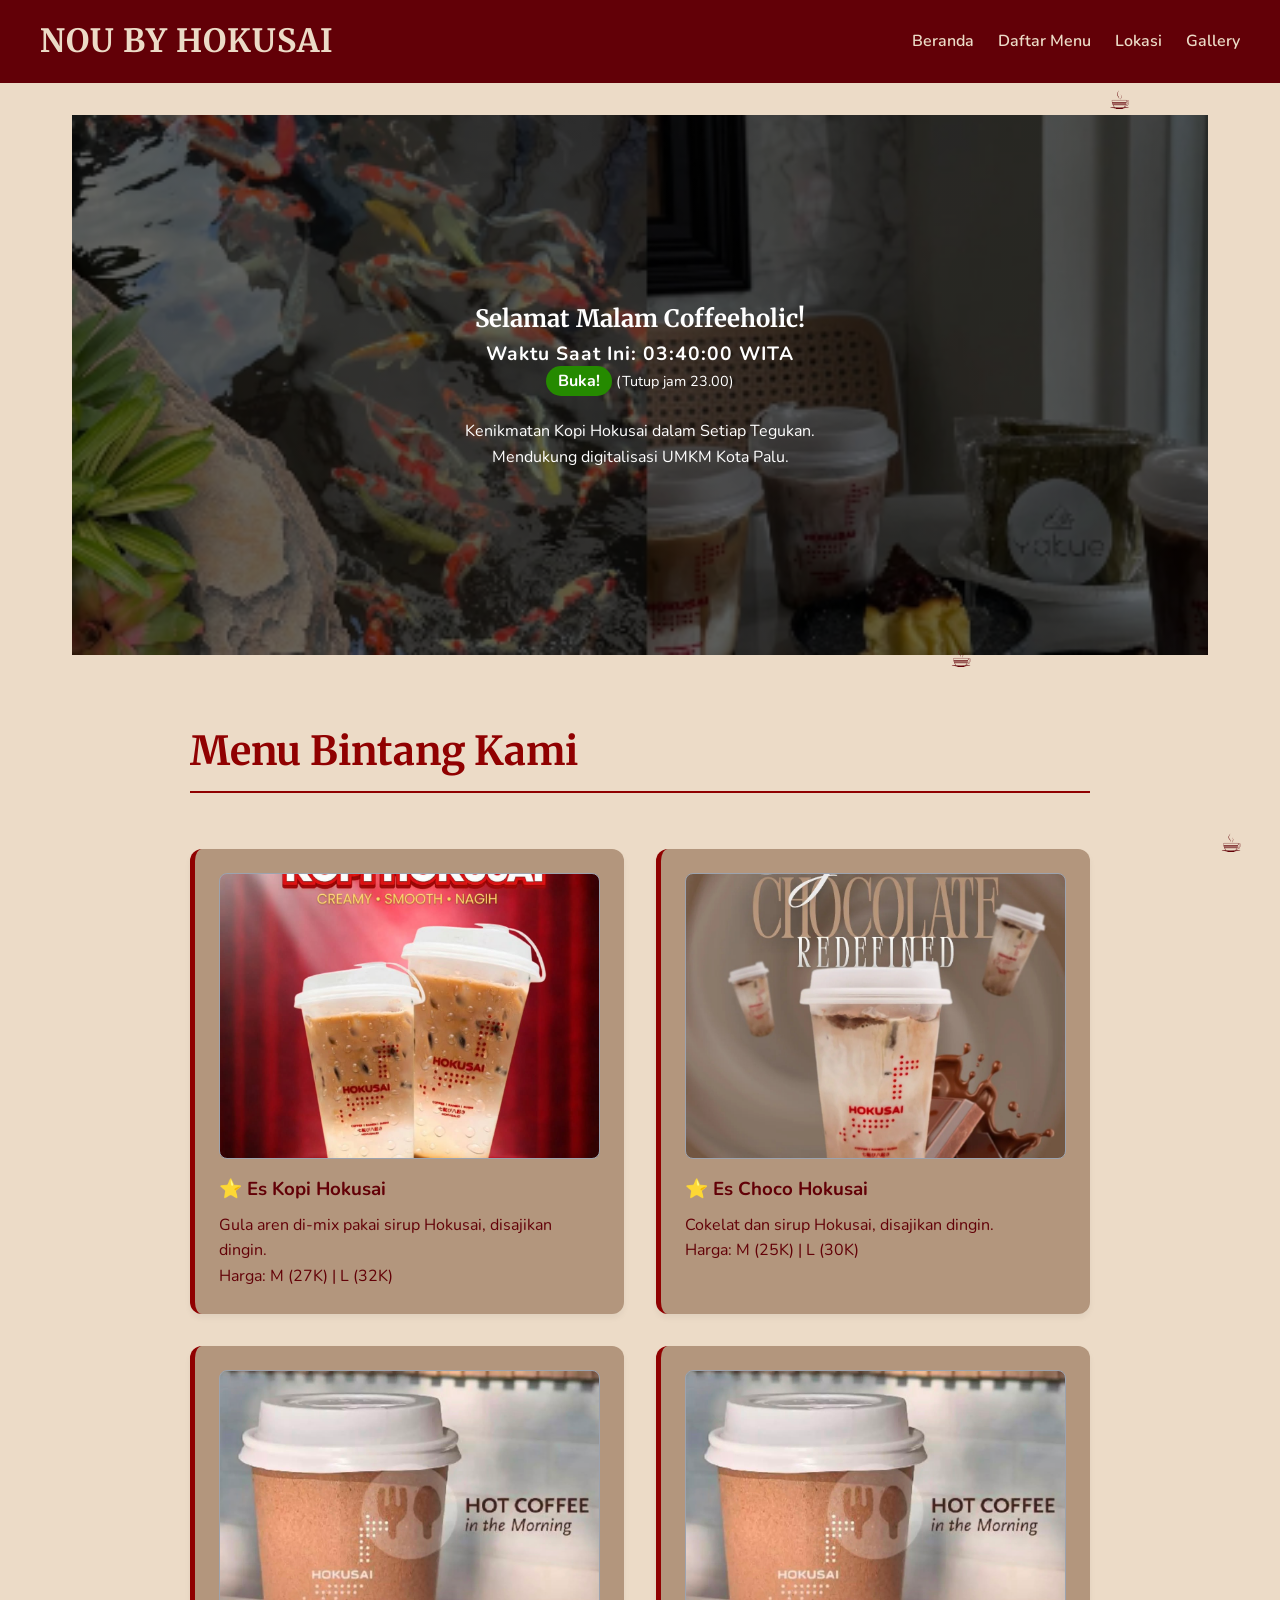
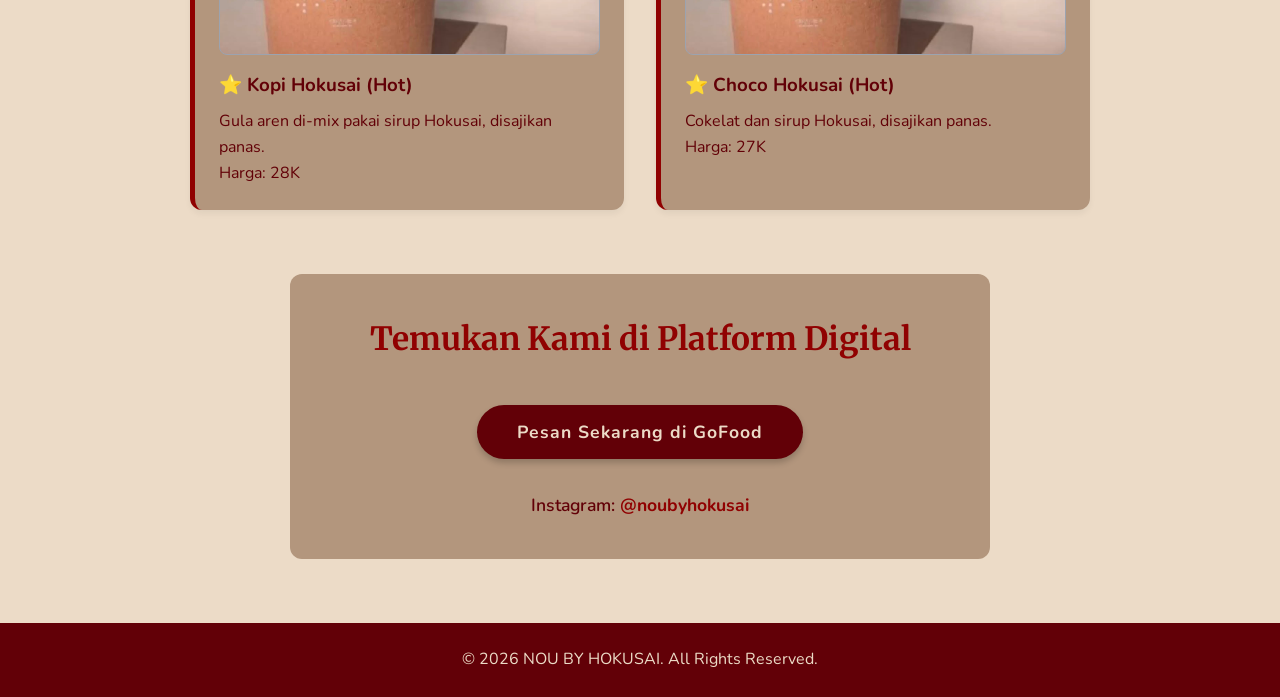
==== commit 077d09d7: "perbaiki layout hp dan coba tambah fitur emoji kopi melayang" ====
--- a/index.html
+++ b/index.html
@@ -21,14 +21,15 @@
         </nav>
     </header>
 
-    <section id="semalat">
+    <main>
+        <section id="semalat">
             <div class="background">
                 <h1 id="teks-sapaan">Selamat Datang di NOU BY HOKUSAI</h1>
                 
                 <p id="live-clock" style="font-size: 1.2rem; font-weight: bold; letter-spacing: 1px;"></p>
                 <p id="toko-status" style="margin-bottom: 1.5rem;"></p>
                 
-                <p>Kenikmatan Kopi Spesial dalam Setiap Tegukan.</p>
+                <p>Kenikmatan Kopi Hokusai dalam Setiap Tegukan.</p>
                 <p>Mendukung digitalisasi UMKM Kota Palu.</p>
             </div>
         </section>
@@ -36,6 +37,7 @@
         <section id="signature">
             <h2>Menu Bintang Kami</h2>
             
+
             <article>
                 <div class="menu-image-placeholder Es-Kopi-Hokusai"></div>
                 <h3>⭐ Es Kopi Hokusai</h3>
@@ -63,21 +65,23 @@
                 <p>Cokelat dan sirup Hokusai, disajikan panas.</p>
                 <p>Harga: 27K</p>
             </article>
-
         </section>
         
         <section id="digital-links">
-            <br>
             <h2>Temukan Kami di Platform Digital</h2>
-            <p>GoFood : <a href="https://gofood.link/a/Suc6Edd" target="_blank">NOU BY HOKUSAI</a></p>
-            <p>Instagram: <a href="https://www.instagram.com/noubyhokusai/" target="_blank" rel="noopener noreferrer">@noubyhokusai</a></p>
+            
+            <a href="https://gofood.link/a/Suc6Edd" target="_blank" class="btn-gofood">Pesan Sekarang di GoFood</a>
+            
+            <p style="margin-top: 1rem;">Instagram: <a href="https://www.instagram.com/noubyhokusai/" target="_blank" rel="noopener noreferrer">@noubyhokusai</a></p>
         </section>
-    </main>
+        </main>
 
     <footer>
         <p>© 2026 NOU BY HOKUSAI. All Rights Reserved.</p>
     </footer>
 
     <script src="script.js"></script>
+
+        
 </body>
 </html>
--- a/style.css
+++ b/style.css
@@ -160,17 +160,25 @@
         gap: 1rem;
         text-align: center;
     }
-    
+    nav ul {
+        flex-wrap: wrap;
+        justify-content: center;
+    }
     h2 {
         font-size: 1.5rem;
     }
-    
     main {
         padding: 1rem;
     }
-    
-    #signature {
+    #signature, #full-menu {
         grid-template-columns: 1fr;
+    }
+    .gallery-grid {
+        grid-template-columns: repeat(auto-fit, minmax(140px, 1fr)) !important;
+        gap: 0.8rem !important;
+    }
+    #digital-links {
+        padding: 1.5rem 1rem !important;
     }
 }
 
@@ -192,29 +200,10 @@
     font-size: 2.5rem; 
 }
 
-.Es-Kopi-Hokusai {
-    background-image: url('img/1Es-Kopi-Hokusai.jpeg'); 
-    background-size: cover;       
-    background-position: center;
-}
-
-.Es-Choco-Hokusai {
-    background-image: url('img/2Ice-Choco-Hokusai.jpeg'); 
-    background-size: cover;       
-    background-position: center;
-}
-
-.Kopi-Hokusai-Hot {
-    background-image: url('img/3Hot-Coffee-Hokusai.jpeg'); 
-    background-size: cover;       
-    background-position: center;
-}
-
-.Choco-Hokusai-Hot {
-    background-image: url('img/3Hot-Coffee-Hokusai.jpeg'); 
-    background-size: cover;       
-    background-position: center;
-}
+.Es-Kopi-Hokusai { background-image: url('img/1Es-Kopi-Hokusai.jpeg'); background-size: cover; background-position: center; }
+.Es-Choco-Hokusai { background-image: url('img/2Ice-Choco-Hokusai.jpeg'); background-size: cover; background-position: center; }
+.Kopi-Hokusai-Hot { background-image: url('img/3Hot-Coffee-Hokusai.jpeg'); background-size: cover; background-position: center; }
+.Choco-Hokusai-Hot { background-image: url('img/3Hot-Coffee-Hokusai.jpeg'); background-size: cover; background-position: center; }
 
 .background {
     display: flex;
@@ -264,7 +253,7 @@
     align-items: center;
     text-align: center;
     gap: 30px;
-    margin-top 1.5rem;
+    margin-top: 1.5rem;
 }
 
 .info-lokasi address {
@@ -273,7 +262,7 @@
 }
 
 .gambar-peta {
-    margin-left:0;
+    margin-left: 0;
     width: 100%;
     max-width: 900px;
 }
@@ -288,7 +277,7 @@
 
 #digital-links {
     text-align: center; 
-    background-color: var(--bg-card); 
+    background-color: var(--cream2); 
     padding: 2.5rem 2rem;
     border-radius: 12px;
     max-width: 700px;
@@ -304,4 +293,25 @@
 #digital-links p {
     font-size: 1.1rem;
     font-weight: 600;
-}+}
+
+.btn-gofood {
+    display: inline-block;
+    background-color: var(--maroon);
+    color: var(--cream) !important;
+    padding: 0.8rem 2.5rem;
+    border-radius: 50px;
+    font-size: 1.1rem;
+    letter-spacing: 1px;
+    box-shadow: 0 4px 6px rgba(0,0,0,0.2);
+    margin: 1rem 0;
+    transition: all 0.3s ease;
+}
+
+.btn-gofood:hover {
+    transform: translateY(-4px);
+    box-shadow: 0 8px 15px rgba(98, 0, 7, 0.4);
+    text-decoration: none;
+}
+
+
